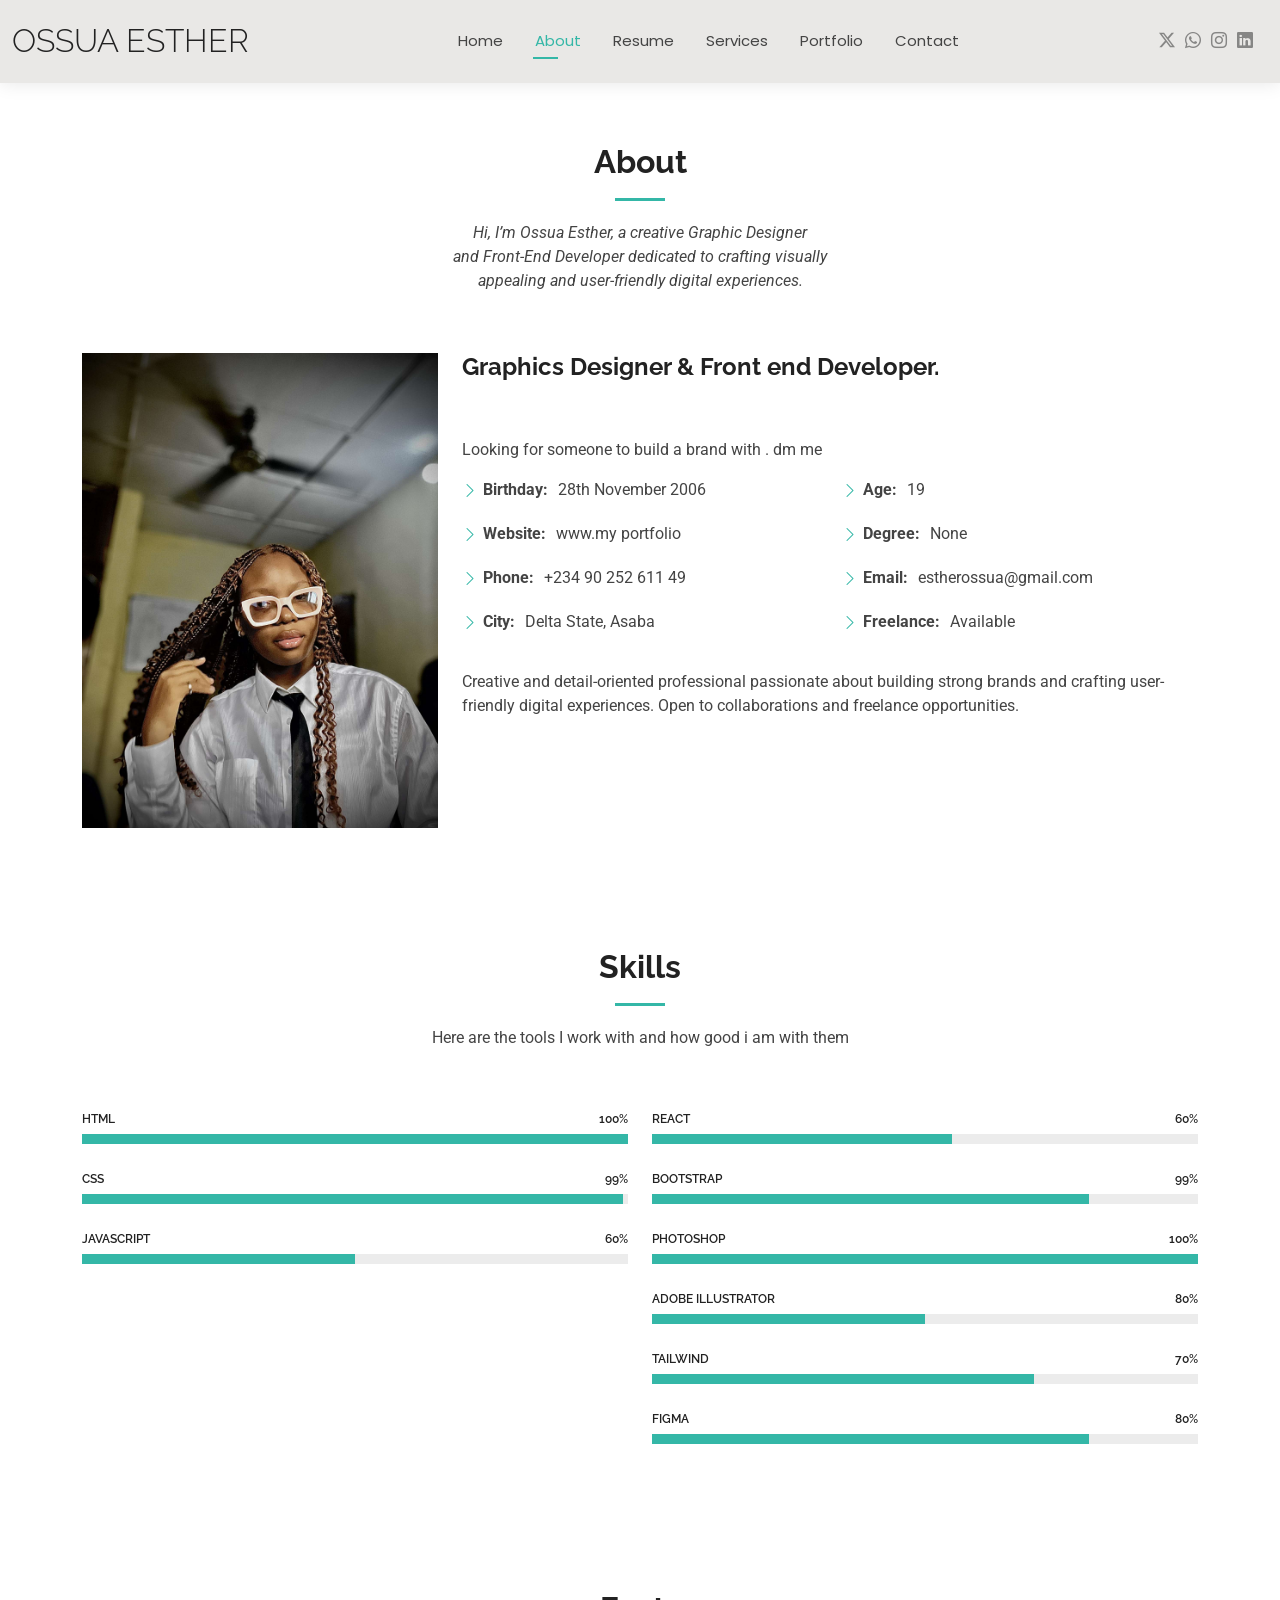
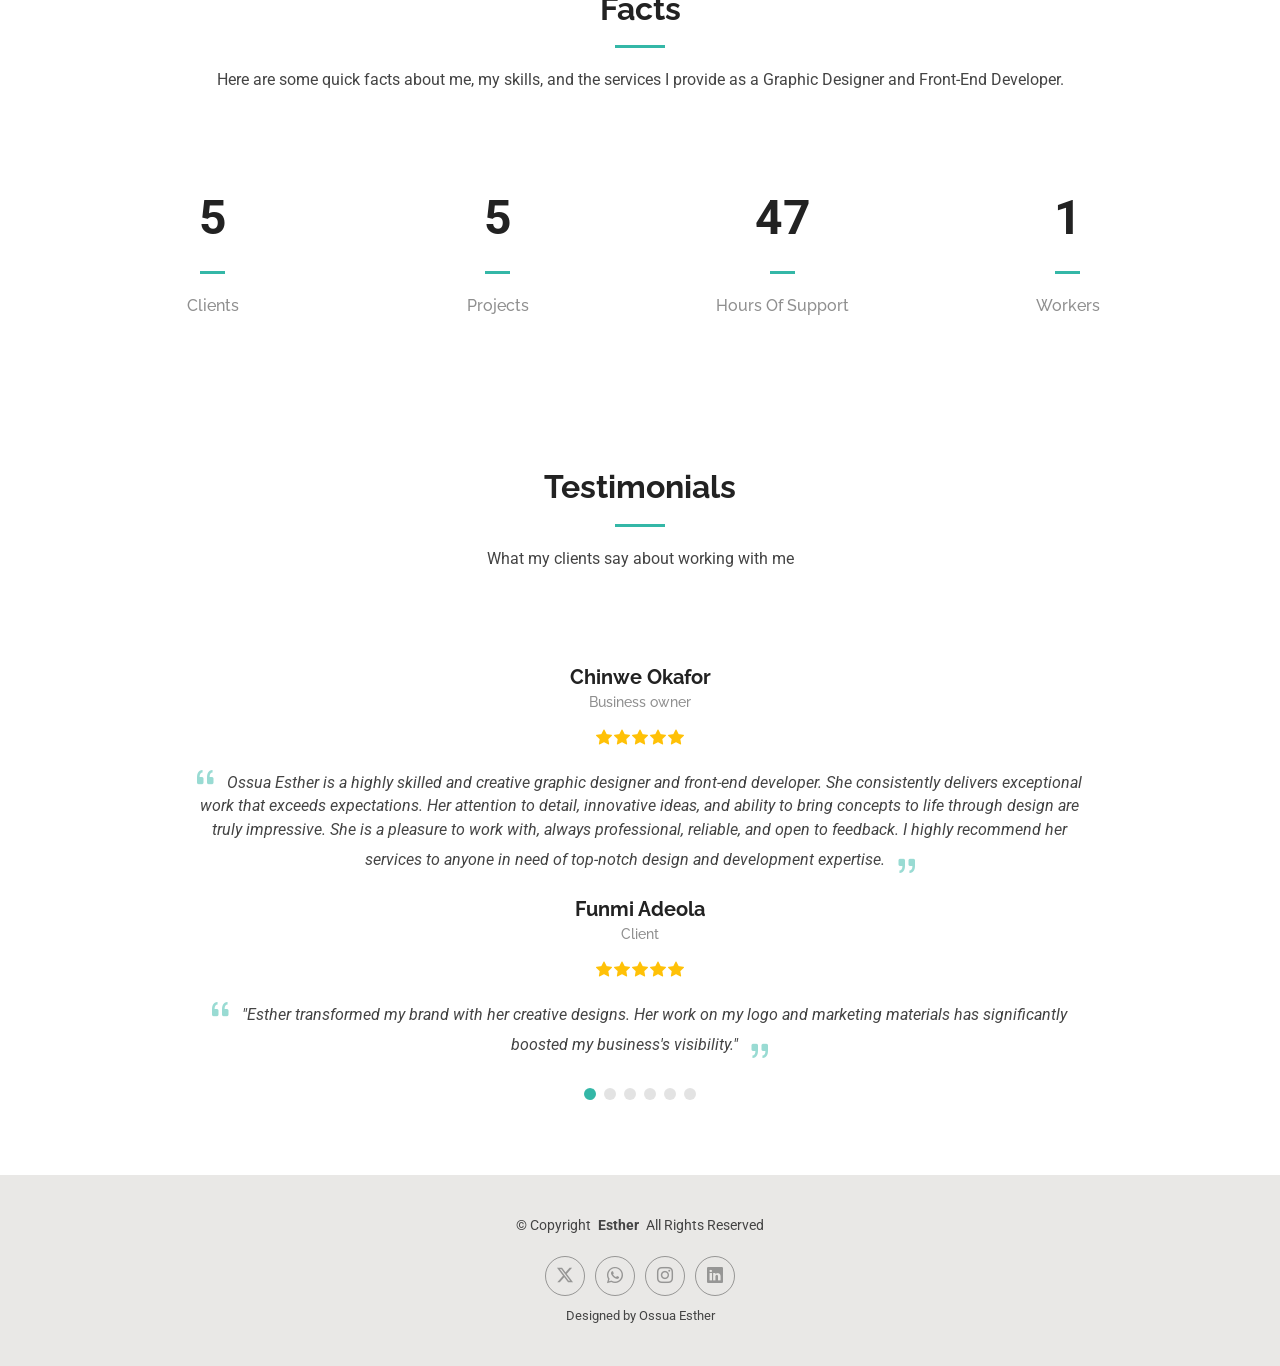
==== about.html @ 5c2291da "esthernwa" ====
<!DOCTYPE html>
<html lang="en">

<head>
  <meta charset="utf-8">
  <meta content="width=device-width, initial-scale=1.0" name="viewport">
  <title>About - Ossua Esther </title>
  <meta name="description" content="">
  <meta name="keywords" content="">

  <!-- Favicons -->
  <link href="assets/img/favicon.png" rel="icon">
  <link href="assets/img/apple-touch-icon.png" rel="apple-touch-icon">
  

  <!-- Fonts -->
  <link href="https://fonts.googleapis.com" rel="preconnect">
  <link href="https://fonts.gstatic.com" rel="preconnect" crossorigin>
  <link href="https://fonts.googleapis.com/css2?family=Roboto:ital,wght@0,100;0,300;0,400;0,500;0,700;0,900;1,100;1,300;1,400;1,500;1,700;1,900&family=Poppins:ital,wght@0,100;0,200;0,300;0,400;0,500;0,600;0,700;0,800;0,900;1,100;1,200;1,300;1,400;1,500;1,600;1,700;1,800;1,900&family=Raleway:ital,wght@0,100;0,200;0,300;0,400;0,500;0,600;0,700;0,800;0,900;1,100;1,200;1,300;1,400;1,500;1,600;1,700;1,800;1,900&display=swap" rel="stylesheet">

  <!-- Vendor CSS Files -->
  <link href="assets/vendor/bootstrap/css/bootstrap.min.css" rel="stylesheet">
  <link href="assets/vendor/bootstrap-icons/bootstrap-icons.css" rel="stylesheet">
  <link href="assets/vendor/aos/aos.css" rel="stylesheet">
  <link href="assets/vendor/swiper/swiper-bundle.min.css" rel="stylesheet">
  <link href="assets/vendor/glightbox/css/glightbox.min.css" rel="stylesheet">

  <!-- Main CSS File -->
  <link href="assets/css/main.css" rel="stylesheet">

  <!-- =======================================================
  * Template Name: Esther
  * Template URL: https://bootstrapmade.com/Esther-free-bootstrap-cv-resume-html-template/
  * Updated: Aug 07 2024 with Bootstrap v5.3.3
  * Author: BootstrapMade.com
  * License: https://bootstrapmade.com/license/
  ======================================================== -->
</head>

<body class="about-page">

  <header id="header" class="header d-flex align-items-center light-background sticky-top">
    <div class="container-fluid position-relative d-flex align-items-center justify-content-between">

      <a href="index.html" class="logo d-flex align-items-center me-auto me-xl-0">
        <!-- Uncomment the line below if you also wish to use an image logo -->
        <!-- <img src="assets/img/logo.png" alt=""> -->
        <h1 class="sitename">Ossua Esther</h1>
      </a>

      <nav id="navmenu" class="navmenu">
        <ul>
          <li><a href="index.html">Home</a></li>
          <li><a href="about.html" class="active">About</a></li>
          <li><a href="resume.html">Resume</a></li>
          <li><a href="services.html">Services</a></li>
          <li><a href="portfolio.html">Portfolio</a></li>
         
          <li><a href="contact.html">Contact</a></li>
        </ul>
        <i class="mobile-nav-toggle d-xl-none bi bi-list"></i>
      </nav>

      <div class="header-social-links">
        <a href="#" class="twitter"><i class="bi bi-twitter-x"></i></a>
        <a href="#" class="https://wa.me/2349025261149"><i class="bi bi-whatsapp"></i></a>
        <a href="#" class="instagram"><i class="bi bi-instagram"></i></a>
        <a href="#" class="linkedin"><i class="bi bi-linkedin"></i></a>
      </div>

    </div>
  </header>

  <main class="main">

    <!-- About Section -->
    <section id="about" class="about section">

      <!-- Section Title -->
      <div class="container section-title" data-aos="fade-up">
        <h2>About</h2>
        <p><em>Hi, I’m Ossua Esther, a creative Graphic Designer <br>and Front-End Developer dedicated to crafting visually <br> appealing  and user-friendly digital experiences.</em> </p>
      </div><!-- End Section Title -->

      <div class="container" data-aos="fade-up" data-aos-delay="100">

        <div class="row gy-4 justify-content-center">
          <div class="col-lg-4">
            <img src="assets/img/Snapchat-70795691.jpg" class="img-fluid" alt="">
          </div>
          <div class="col-lg-8 content">
            <h2>Graphics Designer &amp; Front end Developer.</h2>
            <p class="fst-italic py-3">
              <p>Looking for someone to build  a brand with . dm me </p>
            </p>
            <div class="row">
              <div class="col-lg-6">
                <ul>
                  <li><i class="bi bi-chevron-right"></i> <strong>Birthday:</strong> <span>28th November 2006</span></li>
                  <li><i class="bi bi-chevron-right"></i> <strong>Website:</strong> <span>www.my portfolio </span></li>
                  <li><i class="bi bi-chevron-right"></i> <strong>Phone:</strong> <span>+234 90 252 611 49</span></li>
                  <li><i class="bi bi-chevron-right"></i> <strong>City:</strong> <span>Delta State, Asaba</span></li>
                </ul>
              </div>
              <div class="col-lg-6">
                <ul>
                  <li><i class="bi bi-chevron-right"></i> <strong>Age:</strong> <span>19</span></li>
                  <li><i class="bi bi-chevron-right"></i> <strong>Degree:</strong> <span>None</span></li>
                  <li><i class="bi bi-chevron-right"></i> <strong>Email:</strong> <span>estherossua@gmail.com</span></li>
                  <li><i class="bi bi-chevron-right"></i> <strong>Freelance:</strong> <span>Available</span></li>
                </ul>
              </div>
            </div>
            <p class="py-3">
              Creative and detail-oriented professional passionate about building strong brands and crafting user-friendly digital experiences. Open to collaborations and freelance opportunities.
            </p>
          </div>
        </div>

      </div>

    </section><!-- /About Section -->

    <!-- Skills Section -->
    <section id="skills" class="skills section">

      <!-- Section Title -->
      <div class="container section-title" data-aos="fade-up">
        <h2>Skills</h2>
<p>Here are the tools I work with and how good i am with them</p>      </div><!-- End Section Title -->

      <div class="container" data-aos="fade-up" data-aos-delay="100">

        <div class="row skills-content skills-animation">

          <div class="col-lg-6">

            <div class="progress">
              <span class="skill"><span>HTML</span> <i class="val">100%</i></span>
              <div class="progress-bar-wrap">
                <div class="progress-bar" role="progressbar" aria-valuenow="100" aria-valuemin="0" aria-valuemax="100"></div>
              </div>
            </div><!-- End Skills Item -->

            <div class="progress">
              <span class="skill"><span>CSS</span> <i class="val">99%</i></span>
              <div class="progress-bar-wrap">
                <div class="progress-bar" role="progressbar" aria-valuenow="99" aria-valuemin="0" aria-valuemax="100"></div>
              </div>
            </div><!-- End Skills Item -->

            <div class="progress">
              <span class="skill"><span>JavaScript</span> <i class="val">60%</i></span>
              <div class="progress-bar-wrap">
                <div class="progress-bar" role="progressbar" aria-valuenow="50" aria-valuemin="0" aria-valuemax="100"></div>
              </div>
            </div><!-- End Skills Item -->

          </div>

          <div class="col-lg-6">

            <div class="progress">
              <span class="skill"><span>React</span> <i class="val">60%</i></span>
              <div class="progress-bar-wrap">
                <div class="progress-bar" role="progressbar" aria-valuenow="55" aria-valuemin="0" aria-valuemax="100"></div>
              </div>
            </div><!-- End Skills Item -->

            <div class="progress">
              <span class="skill"><span>Bootstrap</span> <i class="val">99%</i></span>
              <div class="progress-bar-wrap">
                <div class="progress-bar" role="progressbar" aria-valuenow="80" aria-valuemin="0" aria-valuemax="100"></div>
              </div>
            </div><!-- End Skills Item -->

            <div class="progress">
              <span class="skill"><span>Photoshop</span> <i class="val">100%</i></span>
              <div class="progress-bar-wrap">
                <div class="progress-bar" role="progressbar" aria-valuenow="100" aria-valuemin="0" aria-valuemax="100"></div>
              </div>
            </div>

             <div class="progress">
              <span class="skill"><span>Adobe illustrator</span> <i class="val">80%</i></span>
              <div class="progress-bar-wrap">
                <div class="progress-bar" role="progressbar" aria-valuenow="50" aria-valuemin="0" aria-valuemax="100"></div>
              </div>
            </div>

            <div class="progress">
              <span class="skill"><span>Tailwind</span> <i class="val">70%</i></span>
              <div class="progress-bar-wrap">
                <div class="progress-bar" role="progressbar" aria-valuenow="70" aria-valuemin="0" aria-valuemax="100"></div>
              </div>
            </div>

              <div class="progress">
                <span class="skill"><span>Figma</span> <i class="val">80%</i></span>
                <div class="progress-bar-wrap">
                  <div class="progress-bar" role="progressbar" aria-valuenow="80" aria-valuemin="0" aria-valuemax="100"></div>
                </div>
              </div>


            <!-- End Skills Item -->

          </div>

        </div>

      </div>

    </section><!-- /Skills Section -->

    <!-- Stats Section -->
    <section id="stats" class="stats section">

      <!-- Section Title -->
      <div class="container section-title" data-aos="fade-up">
        <h2>Facts</h2>
<p>Here are some quick facts about me, my skills, and the services I provide as a Graphic Designer and Front-End Developer.</p>

      </div><!-- End Section Title -->

      <div class="container" data-aos="fade-up" data-aos-delay="100">

        <div class="row gy-4">

          <div class="col-lg-3 col-md-6">
            <div class="stats-item text-center w-100 h-100">
              <span data-purecounter-start="0" data-purecounter-end="10" data-purecounter-duration="1" class="purecounter"></span>
              <p>Clients</p>
            </div>
          </div><!-- End Stats Item -->

          <div class="col-lg-3 col-md-6">
            <div class="stats-item text-center w-100 h-100">
              <span data-purecounter-start="0" data-purecounter-end="10" data-purecounter-duration="1" class="purecounter"></span>
              <p>Projects</p>
            </div>
          </div><!-- End Stats Item -->

          <div class="col-lg-3 col-md-6">
            <div class="stats-item text-center w-100 h-100">
              <span data-purecounter-start="0" data-purecounter-end="95" data-purecounter-duration="1" class="purecounter"></span>
              <p>Hours Of Support</p>
            </div>
          </div><!-- End Stats Item -->

          <div class="col-lg-3 col-md-6">
            <div class="stats-item text-center w-100 h-100">
              <span data-purecounter-start="0" data-purecounter-end="3" data-purecounter-duration="1" class="purecounter"></span>
              <p>Workers</p>
            </div>
          </div><!-- End Stats Item -->

        </div>

      </div>

    </section><!-- /Stats Section -->

    <!-- Testimonials Section -->
    <section id="testimonials" class="testimonials section">

      <!-- Section Title -->
      <div class="container section-title" data-aos="fade-up">
        <h2>Testimonials</h2>
        <p>What my clients say about working with me </p>
      </div><!-- End Section Title -->

      <div class="container" data-aos="fade-up" data-aos-delay="100">

        <div class="swiper init-swiper">
          <script type="application/json" class="swiper-config">
            {
              "loop": true,
              "speed": 600,
              "autoplay": {
                "delay": 5000
              },
              "slidesPerView": "auto",
              "pagination": {
                "el": ".swiper-pagination",
                "type": "bullets",
                "clickable": true
              }
            }
          </script>
          <div class="swiper-wrapper">

            <div class="swiper-slide">
              <div class="testimonial-item">
                <img src="" class="testimonial-img" alt="">
                <h3>Chinwe Okafor </h3>
                <h4>Business owner </h4>
                <div class="stars">
                  <i class="bi bi-star-fill"></i><i class="bi bi-star-fill"></i><i class="bi bi-star-fill"></i><i class="bi bi-star-fill"></i><i class="bi bi-star-fill"></i>
                </div>
                <p>
                  <i class="bi bi-quote quote-icon-left"></i>
                  <span>Ossua Esther is a highly skilled and creative graphic designer and front-end developer. She consistently delivers exceptional work that exceeds expectations. Her attention to detail, innovative ideas, and ability to bring concepts to life through design are truly impressive. She is a pleasure to work with, always professional, reliable, and open to feedback. I highly recommend her services to anyone in need of top-notch design and development expertise.</span>
                  <i class="bi bi-quote quote-icon-right"></i>
                </p>
              </div>
            </div><!-- End testimonial item -->

            <div class="swiper-slide">
              <div class="testimonial-item">
                <img src="" class="testimonial-img" alt="">
                <h3>Emeka Johnson</h3>
                <h4>Tech Start up founder</h4>
                <div class="stars">
                  <i class="bi bi-star-fill"></i><i class="bi bi-star-fill"></i><i class="bi bi-star-fill"></i><i class="bi bi-star-fill"></i><i class="bi bi-star-fill"></i>
                </div>
                <p>
                  <i class="bi bi-quote quote-icon-left"></i>
                  <span>Working with Esther on our website was a smooth experience. Her front-end skills gave our startup a clean, professional online presence."</span>
                  <i class="bi bi-quote quote-icon-right"></i>
                </p>
              </div>
            </div><!-- End testimonial item -->

            <div class="swiper-slide">
              <div class="testimonial-item">
                <img src="" class="testimonial-img" alt="">
                <h3>Tunde Adeyemi </h3>
                <h4>Digital marketer</h4>
                <div class="stars">
                  <i class="bi bi-star-fill"></i><i class="bi bi-star-fill"></i><i class="bi bi-star-fill"></i><i class="bi bi-star-fill"></i><i class="bi bi-star-fill"></i>
                </div>
                <p>
                  <i class="bi bi-quote quote-icon-left"></i>
                  <span>"Esther is detail-oriented and always goes the extra mile. Her designs not only look good but also connect well with our audience."</span>
                  <i class="bi bi-quote quote-icon-right"></i>
                </p>
              </div>
            </div><!-- End testimonial item -->

            <div class="swiper-slide">
              <div class="testimonial-item">
                <img src="" class="testimonial-img" alt="">
                <h3>David Okoro</h3>
                <h4>Freelancer</h4>
                <div class="stars">
                  <i class="bi bi-star-fill"></i><i class="bi bi-star-fill"></i><i class="bi bi-star-fill"></i><i class="bi bi-star-fill"></i><i class="bi bi-star-fill"></i>
                </div>
                <p>
                  <i class="bi bi-quote quote-icon-left"></i>
                  <span>I needed a portfolio site quickly, and Esther delivered within days. The result was sleek and mobile-friendly."</span>
                  <i class="bi bi-quote quote-icon-right"></i>
                </p>
              </div>
            </div><!-- End testimonial item -->

            <div class="swiper-slide">
              <div class="testimonial-item">
                <img src="" class="testimonial-img" alt="">
                <h3>Ngozi Chukwuka</h3>
                <h4>Entrepreneur</h4>
                <div class="stars">
                  <i class="bi bi-star-fill"></i><i class="bi bi-star-fill"></i><i class="bi bi-star-fill"></i><i class="bi bi-star-fill"></i><i class="bi bi-star-fill"></i>
                </div>
                <p>
                  <i class="bi bi-quote quote-icon-left"></i>
                  <span>Esther’s designs gave my restaurant a strong identity. Customers always compliment the menus and flyers she created."</span>
                  <i class="bi bi-quote quote-icon-right"></i>
                </p>
              </div>
            </div><!-- End testimonial item -->


            
            <div class="swiper-slide">
              <div class="testimonial-item">
                <img src="" class="testimonial-img" alt="">
                <h3>Grace Eze</h3>
                <h4>Bloggerr</h4>
                <div class="stars">
                  <i class="bi bi-star-fill"></i><i class="bi bi-star-fill"></i><i class="bi bi-star-fill"></i><i class="bi bi-star-fill"></i><i class="bi bi-star-fill"></i>
                </div>
                <p>
                  <i class="bi bi-quote quote-icon-left"></i>
                  <span>"My blog looks modern and professional thanks to her. I highly recommend Esther for web design projects."</span>
                  <i class="bi bi-quote quote-icon-right"></i>
                </p>
              </div>
            </div><!-- End testimonial item -->

          
        </div> 
            
            <div class="swiper-slide">
              <div class="testimonial-item">
                <h3>Funmi Adeola</h3>
                <h4>Client</h4>
                <div class="stars">
                  <i class="bi bi-star-fill"></i><i class="bi bi-star-fill"></i><i class="bi bi-star-fill"></i><i class="bi bi-star-fill"></i><i class="bi bi-star-fill"></i>
                </div>
                <p>
                  <i class="bi bi-quote quote-icon-left"></i>
                  <span>"Esther transformed my brand with her creative designs. Her work on my logo and marketing materials has significantly boosted my business's visibility."</span>
                  <i class="bi bi-quote quote-icon-right"></i>
                </p>
              </div>
            </div><!-- End testimonial item -->

          </div>
          <div class="swiper-pagination"></div>
        </div> 

      </div>

    </section><!-- /Testimonials Section -->

  </main>

  <footer id="footer" class="footer light-background">

    <div class="container">
      <div class="copyright text-center ">
        <p>© <span>Copyright</span> <strong class="px-1 sitename"> Esther</strong> <span>All Rights Reserved<br></span></p>
      </div>
      <div class="social-links d-flex justify-content-center">
        <a href=""><i class="bi bi-twitter-x"></i></a>
        <a href=""><i class="bi bi-whatsapp"></i></a>
        <a href=""><i class="bi bi-instagram"></i></a>
        <a href=""><i class="bi bi-linkedin"></i></a>
      </div>
      <div class="credits">
        <!-- All the links in the footer should remain intact. -->
        <!-- You can delete the links only if you've purchased the pro version. -->
        <!-- Licensing information: https://bootstrapmade.com/license/ -->
        <!-- Purchase the pro version with working PHP/AJAX contact form: [buy-url] -->
        Designed by Ossua Esther
      </div>
    </div>

  </footer>

  <!-- Scroll Top -->
  <a href="#" id="scroll-top" class="scroll-top d-flex align-items-center justify-content-center"><i class="bi bi-arrow-up-short"></i></a>

  <!-- Preloader -->
  <div id="preloader"></div>

  <!-- Vendor JS Files -->
  <script src="assets/vendor/bootstrap/js/bootstrap.bundle.min.js"></script>
  <script src="assets/vendor/php-email-form/validate.js"></script>
  <script src="assets/vendor/aos/aos.js"></script>
  <script src="assets/vendor/waypoints/noframework.waypoints.js"></script>
  <script src="assets/vendor/purecounter/purecounter_vanilla.js"></script>
  <script src="assets/vendor/swiper/swiper-bundle.min.js"></script>
  <script src="assets/vendor/glightbox/js/glightbox.min.js"></script>
  <script src="assets/vendor/imagesloaded/imagesloaded.pkgd.min.js"></script>
  <script src="assets/vendor/isotope-layout/isotope.pkgd.min.js"></script>

  <!-- Main JS File -->
  <script src="assets/js/main.js"></script>

</body>

</html>
---- assets/css/main.css ----
/**
* Template Name: Esther
* Template URL: https://bootstrapmade.com/Esther-free-bootstrap-cv-resume-html-template/
* Updated: Aug 07 2024 with Bootstrap v5.3.3
* Author: BootstrapMade.com
* License: https://bootstrapmade.com/license/
*/

/*--------------------------------------------------------------
# Font & Color Variables
# Help: https://bootstrapmade.com/color-system/
--------------------------------------------------------------*/
/* Fonts */
:root {
  --default-font: "Roboto",  system-ui, -apple-system, "Segoe UI", Roboto, "Helvetica Neue", Arial, "Noto Sans", "Liberation Sans", sans-serif, "Apple Color Emoji", "Segoe UI Emoji", "Segoe UI Symbol", "Noto Color Emoji";
  --heading-font: "Raleway",  sans-serif;
  --nav-font: "Poppins",  sans-serif;
}

/* Global Colors - The following color variables are used throughout the website. Updating them here will change the color scheme of the entire website */
:root { 
  --background-color: #ffffff; /* Background color for the entire website, including individual sections */
  --default-color: #444444; /* Default color used for the majority of the text content across the entire website */
  --heading-color: #222222; /* Color for headings, subheadings and title throughout the website */
  --accent-color: #34b7a7; /* Accent color that represents your brand on the website. It's used for buttons, links, and other elements that need to stand out */
  --surface-color: #ffffff; /* The surface color is used as a background of boxed elements within sections, such as cards, icon boxes, or other elements that require a visual separation from the global background. */
  --contrast-color: #ffffff; /* Contrast color for text, ensuring readability against backgrounds of accent, heading, or default colors. */
}

/* Nav Menu Colors - The following color variables are used specifically for the navigation menu. They are separate from the global colors to allow for more customization options */
:root {
  --nav-color: #444444;  /* The default color of the main navmenu links */
  --nav-hover-color: #34b7a7; /* Applied to main navmenu links when they are hovered over or active */
  --nav-mobile-background-color: #ffffff; /* Used as the background color for mobile navigation menu */
  --nav-dropdown-background-color: #ffffff; /* Used as the background color for dropdown items that appear when hovering over primary navigation items */
  --nav-dropdown-color: #444444; /* Used for navigation links of the dropdown items in the navigation menu. */
  --nav-dropdown-hover-color: #34b7a7; /* Similar to --nav-hover-color, this color is applied to dropdown navigation links when they are hovered over. */
}

/* Color Presets - These classes override global colors when applied to any section or element, providing reuse of the sam color scheme. */

.light-background {
  --background-color: #e9e8e6;
  --surface-color: #ffffff;
}

.dark-background {
  --background-color: #060606;
  --default-color: #ffffff;
  --heading-color: #ffffff;
  --surface-color: #252525;
  --contrast-color: #ffffff;
}

/* Smooth scroll */
:root {
  scroll-behavior: smooth;
}

/*--------------------------------------------------------------
# General Styling & Shared Classes
--------------------------------------------------------------*/
body {
  color: var(--default-color);
  background-color: var(--background-color);
  font-family: var(--default-font);
}

a {
  color: var(--accent-color);
  text-decoration: none;
  transition: 0.3s;
}

a:hover {
  color: color-mix(in srgb, var(--accent-color), transparent 25%);
  text-decoration: none;
}

h1,
h2,
h3,
h4,
h5,
h6 {
  color: var(--heading-color);
  font-family: var(--heading-font);
}

/* PHP Email Form Messages
------------------------------*/
.php-email-form .error-message {
  display: none;
  background: #df1529;
  color: #ffffff;
  text-align: left;
  padding: 15px;
  margin-bottom: 24px;
  font-weight: 600;
}

.php-email-form .sent-message {
  display: none;
  color: #ffffff;
  background: #059652;
  text-align: center;
  padding: 15px;
  margin-bottom: 24px;
  font-weight: 600;
}

.php-email-form .loading {
  display: none;
  background: var(--surface-color);
  text-align: center;
  padding: 15px;
  margin-bottom: 24px;
}

.php-email-form .loading:before {
  content: "";
  display: inline-block;
  border-radius: 50%;
  width: 24px;
  height: 24px;
  margin: 0 10px -6px 0;
  border: 3px solid var(--accent-color);
  border-top-color: var(--surface-color);
  animation: php-email-form-loading 1s linear infinite;
}

@keyframes php-email-form-loading {
  0% {
    transform: rotate(0deg);
  }

  100% {
    transform: rotate(360deg);
  }
}

/*--------------------------------------------------------------
# Global Header
--------------------------------------------------------------*/
.header {
  color: var(--default-color);
  background-color: var(--background-color);
  padding: 15px 0;
  transition: all 0.5s;
  z-index: 997;
  box-shadow: 0px 0 18px rgba(0, 0, 0, 0.1);
}

.header .logo {
  line-height: 1;
}

.header .logo img {
  max-height: 36px;
  margin-right: 8px;
}

.header .logo h1 {
  font-size: 32px;
  margin: 0;
  font-weight: 300;
  text-transform: uppercase;
  color: var(--heading-color);
}

.header .header-social-links {
  padding-right: 15px;
}

.header .header-social-links a {
  color: color-mix(in srgb, var(--default-color), transparent 40%);
  padding-left: 6px;
  display: inline-block;
  transition: 0.3s;
  font-size: 16px;
}

.header .header-social-links a:hover {
  color: var(--accent-color);
}

.header .header-social-links a i {
  line-height: 0px;
}

@media (max-width: 1200px) {
  .header .logo {
    order: 1;
  }

  .header .header-social-links {
    order: 2;
  }

  .header .navmenu {
    order: 3;
  }
}

/*--------------------------------------------------------------
# Navigation Menu
--------------------------------------------------------------*/
/* Desktop Navigation */
@media (min-width: 1200px) {
  .navmenu {
    padding: 0;
  }

  .navmenu ul {
    margin: 0;
    padding: 0;
    display: flex;
    list-style: none;
    align-items: center;
  }

  .navmenu li {
    position: relative;
  }

  .navmenu>ul>li {
    white-space: nowrap;
    padding: 15px 14px;
  }

  .navmenu>ul>li:last-child {
    padding-right: 0;
  }

  .navmenu a,
  .navmenu a:focus {
    color: var(--nav-color);
    font-size: 15px;
    padding: 0 2px;
    font-family: var(--nav-font);
    font-weight: 400;
    display: flex;
    align-items: center;
    justify-content: space-between;
    white-space: nowrap;
    transition: 0.3s;
    position: relative;
  }

  .navmenu a i,
  .navmenu a:focus i {
    font-size: 12px;
    line-height: 0;
    margin-left: 5px;
    transition: 0.3s;
  }

  .navmenu>ul>li>a:before {
    content: "";
    position: absolute;
    height: 2px;
    bottom: -6px;
    left: 0;
    background-color: var(--nav-hover-color);
    visibility: hidden;
    width: 0px;
    transition: all 0.3s ease-in-out 0s;
  }

  .navmenu a:hover:before,
  .navmenu li:hover>a:before,
  .navmenu .active:before {
    visibility: visible;
    width: 25px;
  }

  .navmenu li:hover>a,
  .navmenu .active,
  .navmenu .active:focus {
    color: var(--nav-hover-color);
  }

  .navmenu .dropdown ul {
    margin: 0;
    padding: 10px 0;
    background: var(--nav-dropdown-background-color);
    display: block;
    position: absolute;
    visibility: hidden;
    left: 14px;
    top: 130%;
    opacity: 0;
    transition: 0.3s;
    border-radius: 4px;
    z-index: 99;
    box-shadow: 0px 0px 30px rgba(0, 0, 0, 0.1);
  }

  .navmenu .dropdown ul li {
    min-width: 200px;
  }

  .navmenu .dropdown ul a {
    padding: 10px 20px;
    font-size: 15px;
    text-transform: none;
    color: var(--nav-dropdown-color);
  }

  .navmenu .dropdown ul a i {
    font-size: 12px;
  }

  .navmenu .dropdown ul a:hover,
  .navmenu .dropdown ul .active:hover,
  .navmenu .dropdown ul li:hover>a {
    color: var(--nav-dropdown-hover-color);
  }

  .navmenu .dropdown:hover>ul {
    opacity: 1;
    top: 100%;
    visibility: visible;
  }

  .navmenu .dropdown .dropdown ul {
    top: 0;
    left: -90%;
    visibility: hidden;
  }

  .navmenu .dropdown .dropdown:hover>ul {
    opacity: 1;
    top: 0;
    left: -100%;
    visibility: visible;
  }
}

/* Mobile Navigation */
@media (max-width: 1199px) {
  .mobile-nav-toggle {
    color: var(--nav-color);
    font-size: 28px;
    line-height: 0;
    margin-right: 10px;
    cursor: pointer;
    transition: color 0.3s;
  }

  .navmenu {
    padding: 0;
    z-index: 9997;
  }

  .navmenu ul {
    display: none;
    list-style: none;
    position: absolute;
    inset: 60px 20px 20px 20px;
    padding: 10px 0;
    margin: 0;
    border-radius: 6px;
    background-color: var(--nav-mobile-background-color);
    border: 1px solid color-mix(in srgb, var(--default-color), transparent 90%);
    box-shadow: none;
    overflow-y: auto;
    transition: 0.3s;
    z-index: 9998;
  }

  .navmenu a,
  .navmenu a:focus {
    color: var(--nav-dropdown-color);
    padding: 10px 20px;
    font-family: var(--nav-font);
    font-size: 17px;
    font-weight: 500;
    display: flex;
    align-items: center;
    justify-content: space-between;
    white-space: nowrap;
    transition: 0.3s;
  }

  .navmenu a i,
  .navmenu a:focus i {
    font-size: 12px;
    line-height: 0;
    margin-left: 5px;
    width: 30px;
    height: 30px;
    display: flex;
    align-items: center;
    justify-content: center;
    border-radius: 50%;
    transition: 0.3s;
    background-color: color-mix(in srgb, var(--accent-color), transparent 90%);
  }

  .navmenu a i:hover,
  .navmenu a:focus i:hover {
    background-color: var(--accent-color);
    color: var(--contrast-color);
  }

  .navmenu a:hover,
  .navmenu .active,
  .navmenu .active:focus {
    color: var(--nav-dropdown-hover-color);
  }

  .navmenu .active i,
  .navmenu .active:focus i {
    background-color: var(--accent-color);
    color: var(--contrast-color);
    transform: rotate(180deg);
  }

  .navmenu .dropdown ul {
    position: static;
    display: none;
    z-index: 99;
    padding: 10px 0;
    margin: 10px 20px;
    background-color: var(--nav-dropdown-background-color);
    transition: all 0.5s ease-in-out;
  }

  .navmenu .dropdown ul ul {
    background-color: rgba(33, 37, 41, 0.1);
  }

  .navmenu .dropdown>.dropdown-active {
    display: block;
    background-color: rgba(33, 37, 41, 0.03);
  }

  .mobile-nav-active {
    overflow: hidden;
  }

  .mobile-nav-active .mobile-nav-toggle {
    color: #fff;
    position: absolute;
    font-size: 32px;
    top: 15px;
    right: 15px;
    margin-right: 0;
    z-index: 9999;
  }

  .mobile-nav-active .navmenu {
    position: fixed;
    overflow: hidden;
    inset: 0;
    background: rgba(33, 37, 41, 0.8);
    transition: 0.3s;
  }

  .mobile-nav-active .navmenu>ul {
    display: block;
  }
}

/*--------------------------------------------------------------
# Global Footer
--------------------------------------------------------------*/
.footer {
  color: var(--default-color);
  background-color: var(--background-color);
  font-size: 14px;
  padding: 40px 0;
  position: relative;
}

.footer .copyright p {
  margin-bottom: 0;
}

.footer .social-links {
  margin-top: 20px;
}

.footer .social-links a {
  display: flex;
  align-items: center;
  justify-content: center;
  width: 40px;
  height: 40px;
  border-radius: 50%;
  border: 1px solid color-mix(in srgb, var(--default-color), transparent 50%);
  font-size: 16px;
  color: color-mix(in srgb, var(--default-color), transparent 50%);
  margin: 0 5px;
  transition: 0.3s;
}

.footer .social-links a:hover {
  color: var(--accent-color);
  border-color: var(--accent-color);
}

.footer .credits {
  margin-top: 10px;
  font-size: 13px;
  text-align: center;
}

/*--------------------------------------------------------------
# Preloader
--------------------------------------------------------------*/
#preloader {
  position: fixed;
  inset: 0;
  z-index: 9999;
  overflow: hidden;
  background-color: var(--background-color);
  transition: all 0.6s ease-out;
  width: 100%;
  height: 100vh;
}

#preloader:before,
#preloader:after {
  content: "";
  position: absolute;
  border: 4px solid var(--accent-color);
  border-radius: 50%;
  animation: animate-preloader 2s cubic-bezier(0, 0.2, 0.8, 1) infinite;
}

#preloader:after {
  animation-delay: -0.5s;
}

@keyframes animate-preloader {
  0% {
    width: 10px;
    height: 10px;
    top: calc(50% - 5px);
    left: calc(50% - 5px);
    opacity: 1;
  }

  100% {
    width: 72px;
    height: 72px;
    top: calc(50% - 36px);
    left: calc(50% - 36px);
    opacity: 0;
  }
}

/*--------------------------------------------------------------
# Scroll Top Button
--------------------------------------------------------------*/
.scroll-top {
  position: fixed;
  visibility: hidden;
  opacity: 0;
  right: 15px;
  bottom: -15px;
  z-index: 99999;
  background-color: var(--accent-color);
  width: 44px;
  height: 44px;
  border-radius: 50px;
  transition: all 0.4s;
}

.scroll-top i {
  font-size: 24px;
  color: var(--contrast-color);
  line-height: 0;
}

.scroll-top:hover {
  background-color: color-mix(in srgb, var(--accent-color), transparent 20%);
  color: var(--contrast-color);
}

.scroll-top.active {
  visibility: visible;
  opacity: 1;
  bottom: 15px;
}

/*--------------------------------------------------------------
# Disable aos animation delay on mobile devices
--------------------------------------------------------------*/
@media screen and (max-width: 768px) {
  [data-aos-delay] {
    transition-delay: 0 !important;
  }
}

/*--------------------------------------------------------------
# Global Page Titles & Breadcrumbs
--------------------------------------------------------------*/
.page-title {
  color: var(--default-color);
  background-color: var(--background-color);
  padding: 25px 0;
  position: relative;
  border-bottom: 1px solid color-mix(in srgb, var(--default-color), transparent 85%);
}

.page-title h1 {
  font-size: 24px;
  font-weight: 400;
}

.page-title .breadcrumbs ol {
  display: flex;
  flex-wrap: wrap;
  list-style: none;
  padding: 0;
  margin: 0;
  font-size: 14px;
  font-weight: 400;
}

.page-title .breadcrumbs ol li+li {
  padding-left: 10px;
}

.page-title .breadcrumbs ol li+li::before {
  content: "/";
  display: inline-block;
  padding-right: 10px;
  color: color-mix(in srgb, var(--default-color), transparent 70%);
}

/*--------------------------------------------------------------
# Global Sections
--------------------------------------------------------------*/
section,
.section {
  color: var(--default-color);
  background-color: var(--background-color);
  padding: 60px 0;
  scroll-margin-top: 100px;
  overflow: clip;
}

@media (max-width: 1199px) {

  section,
  .section {
    scroll-margin-top: 66px;
  }
}

/*--------------------------------------------------------------
# Global Section Titles
--------------------------------------------------------------*/
.section-title {
  text-align: center;
  padding-bottom: 60px;
  position: relative;
}

.section-title h2 {
  font-size: 32px;
  font-weight: 700;
  margin-bottom: 20px;
  padding-bottom: 20px;
  position: relative;
}

.section-title h2:after {
  content: "";
  position: absolute;
  display: block;
  width: 50px;
  height: 3px;
  background: var(--accent-color);
  left: 0;
  right: 0;
  bottom: 0;
  margin: auto;
}

.section-title p {
  margin-bottom: 0;
}

/*--------------------------------------------------------------
# Hero Section
--------------------------------------------------------------*/
.hero {
  width: 100%;
  min-height: calc(100vh - 82px);
  position: relative;
  padding: 80px 0;
  display: flex;
  align-items: center;
  justify-content: center;
}

@media (max-width: 1200px) {
  .hero {
    min-height: calc(100vh - 68px);
  }
}

.hero img {
  position: absolute;
  inset: 0;
  display: block;
  width: 100%;
  height: 100%;
  object-fit: cover;
  z-index: 1;
}

.hero .container {
  position: relative;
  z-index: 3;
}

.hero h2 {
  margin: 0;
  font-size: 48px;
  font-weight: 700;
}

.hero p {
  margin: 10px 0 0 0;
  font-size: 24px;
  color: var(--heading-color);
}

.hero .btn-get-started {
  color: var(--contrast-color);
  background: var(--accent-color);
  font-family: var(--heading-font);
  text-transform: uppercase;
  font-weight: 600;
  font-size: 12px;
  letter-spacing: 1px;
  display: inline-block;
  padding: 12px 40px;
  border-radius: 50px;
  transition: 0.5s;
  margin-top: 30px;
}

.hero .btn-get-started:hover {
  background: color-mix(in srgb, var(--accent-color) 90%, white 20%);
}

@media (max-width: 768px) {
  .hero h2 {
    font-size: 32px;
  }

  .hero p {
    font-size: 18px;
  }
}

/*--------------------------------------------------------------
# About Section
--------------------------------------------------------------*/
.about .content h2 {
  font-weight: 700;
  font-size: 24px;
}

.about .content ul {
  list-style: none;
  padding: 0;
}

.about .content ul li {
  margin-bottom: 20px;
  display: flex;
  align-items: center;
}

.about .content ul strong {
  margin-right: 10px;
}

.about .content ul i {
  font-size: 16px;
  margin-right: 5px;
  color: var(--accent-color);
  line-height: 0;
}

/*--------------------------------------------------------------
# Skills Section
--------------------------------------------------------------*/
.skills .progress {
  height: 60px;
  display: block;
  background: none;
  border-radius: 0;
}

.skills .progress .skill {
  color: var(--heading-color);
  padding: 0;
  margin: 0 0 6px 0;
  text-transform: uppercase;
  display: block;
  font-weight: 600;
  font-family: var(--heading-font);
}

.skills .progress .skill .val {
  float: right;
  font-style: normal;
}

.skills .progress-bar-wrap {
  background: color-mix(in srgb, var(--default-color), transparent 90%);
  height: 10px;
}

.skills .progress-bar {
  width: 1px;
  height: 10px;
  transition: 0.9s;
  background-color: var(--accent-color);
}

/*--------------------------------------------------------------
# Stats Section
--------------------------------------------------------------*/
.stats .stats-item {
  padding: 30px;
  width: 100%;
}

.stats .stats-item span {
  color: var(--heading-color);
  font-size: 48px;
  display: block;
  font-weight: 700;
  margin-bottom: 20px;
  padding-bottom: 20px;
  position: relative;
}

.stats .stats-item span:after {
  content: "";
  position: absolute;
  display: block;
  width: 25px;
  height: 3px;
  background: var(--accent-color);
  left: 0;
  right: 0;
  bottom: 0;
  margin: auto;
}

.stats .stats-item p {
  color: color-mix(in srgb, var(--default-color), transparent 40%);
  padding: 0;
  margin: 0;
  font-family: var(--heading-font);
  font-weight: 500;
}

/*--------------------------------------------------------------
# Testimonials Section
--------------------------------------------------------------*/
.testimonials .section-header {
  margin-bottom: 40px;
}

.testimonials .testimonials-carousel,
.testimonials .testimonials-slider {
  overflow: hidden;
}

.testimonials .testimonial-item {
  text-align: center;
}

.testimonials .testimonial-item .testimonial-img {
  width: 120px;
  border-radius: 50%;
  border: 4px solid var(--background-color);
  margin: 0 auto;
}

.testimonials .testimonial-item h3 {
  font-size: 20px;
  font-weight: bold;
  margin: 10px 0 5px 0;
}

.testimonials .testimonial-item h4 {
  font-size: 14px;
  color: color-mix(in srgb, var(--default-color), transparent 40%);
  margin: 0 0 15px 0;
}

.testimonials .testimonial-item .stars {
  margin-bottom: 15px;
}

.testimonials .testimonial-item .stars i {
  color: #ffc107;
  margin: 0 1px;
}

.testimonials .testimonial-item .quote-icon-left,
.testimonials .testimonial-item .quote-icon-right {
  color: color-mix(in srgb, var(--accent-color), transparent 50%);
  font-size: 26px;
  line-height: 0;
}

.testimonials .testimonial-item .quote-icon-left {
  display: inline-block;
  left: -5px;
  position: relative;
}

.testimonials .testimonial-item .quote-icon-right {
  display: inline-block;
  right: -5px;
  position: relative;
  top: 10px;
  transform: scale(-1, -1);
}

.testimonials .testimonial-item p {
  font-style: italic;
  margin: 0 auto 15px auto;
}

.testimonials .swiper-wrapper {
  height: auto;
}

.testimonials .swiper-pagination {
  margin-top: 20px;
  position: relative;
}

.testimonials .swiper-pagination .swiper-pagination-bullet {
  width: 12px;
  height: 12px;
  opacity: 1;
  background-color: color-mix(in srgb, var(--default-color), transparent 85%);
}

.testimonials .swiper-pagination .swiper-pagination-bullet-active {
  background-color: var(--accent-color);
}

@media (min-width: 992px) {
  .testimonials .testimonial-item p {
    width: 80%;
  }
}

/*--------------------------------------------------------------
# Resume Section
--------------------------------------------------------------*/
.resume .resume-title {
  color: var(--heading-color);
  font-size: 26px;
  font-weight: 700;
  margin-top: 20px;
  margin-bottom: 20px;
}

.resume .resume-item {
  padding: 0 0 20px 20px;
  margin-top: -2px;
  border-left: 2px solid var(--accent-color);
  position: relative;
}

.resume .resume-item h4 {
  line-height: 18px;
  font-size: 18px;
  font-weight: 600;
  text-transform: uppercase;
  color: color-mix(in srgb, var(--default-color), transparent 20%);
  margin-bottom: 10px;
}

.resume .resume-item h5 {
  font-size: 16px;
  padding: 5px 15px;
  display: inline-block;
  font-weight: 600;
  margin-bottom: 10px;
}

.resume .resume-item ul {
  padding-left: 20px;
}

.resume .resume-item ul li {
  padding-bottom: 10px;
}

.resume .resume-item:last-child {
  padding-bottom: 0;
}

.resume .resume-item::before {
  content: "";
  position: absolute;
  width: 16px;
  height: 16px;
  border-radius: 50px;
  left: -9px;
  top: 0;
  background: var(--background-color);
  border: 2px solid var(--accent-color);
}

/*--------------------------------------------------------------
# Services Section
--------------------------------------------------------------*/
.services .service-item {
  background-color: var(--surface-color);
  box-shadow: 0px 5px 90px 0px rgba(0, 0, 0, 0.1);
  height: 100%;
  padding: 60px 30px;
  text-align: center;
  transition: 0.3s;
  border-radius: 5px;
}

.services .service-item .icon {
  margin: 0 auto;
  width: 100px;
  height: 100px;
  display: flex;
  align-items: center;
  justify-content: center;
  transition: ease-in-out 0.3s;
  position: relative;
}

.services .service-item .icon i {
  font-size: 36px;
  transition: 0.5s;
  position: relative;
}

.services .service-item .icon svg {
  position: absolute;
  top: 0;
  left: 0;
}

.services .service-item .icon svg path {
  transition: 0.5s;
  fill: color-mix(in srgb, var(--default-color), transparent 95%);
}

.services .service-item h3 {
  font-weight: 700;
  margin: 10px 0 15px 0;
  font-size: 22px;
}

.services .service-item p {
  line-height: 24px;
  font-size: 14px;
  margin-bottom: 0;
}

.services .service-item:hover {
  box-shadow: 0px 5px 35px 0px rgba(0, 0, 0, 0.1);
}

.services .service-item.item-cyan i {
  color: #0dcaf0;
}

.services .service-item.item-cyan:hover .icon i {
  color: #fff;
}

.services .service-item.item-cyan:hover .icon path {
  fill: #0dcaf0;
}

.services .service-item.item-orange i {
  color: #fd7e14;
}

.services .service-item.item-orange:hover .icon i {
  color: #fff;
}

.services .service-item.item-orange:hover .icon path {
  fill: #fd7e14;
}

.services .service-item.item-teal i {
  color: #20c997;
}

.services .service-item.item-teal:hover .icon i {
  color: #fff;
}

.services .service-item.item-teal:hover .icon path {
  fill: #20c997;
}

.services .service-item.item-red i {
  color: #df1529;
}

.services .service-item.item-red:hover .icon i {
  color: #fff;
}

.services .service-item.item-red:hover .icon path {
  fill: #df1529;
}

.services .service-item.item-indigo i {
  color: #6610f2;
}

.services .service-item.item-indigo:hover .icon i {
  color: #fff;
}

.services .service-item.item-indigo:hover .icon path {
  fill: #6610f2;
}

.services .service-item.item-pink i {
  color: #f3268c;
}

.services .service-item.item-pink:hover .icon i {
  color: #fff;
}

.services .service-item.item-pink:hover .icon path {
  fill: #f3268c;
}

/*--------------------------------------------------------------
# Portfolio Section
--------------------------------------------------------------*/
.portfolio .portfolio-filters {
  padding: 0;
  margin: 0 auto 20px auto;
  list-style: none;
  text-align: center;
}

.portfolio .portfolio-filters li {
  cursor: pointer;
  display: inline-block;
  padding: 8px 20px 10px 20px;
  margin: 0;
  font-size: 15px;
  font-weight: 500;
  line-height: 1;
  margin-bottom: 5px;
  border-radius: 50px;
  transition: all 0.3s ease-in-out;
  font-family: var(--heading-font);
}

.portfolio .portfolio-filters li:hover,
.portfolio .portfolio-filters li.filter-active {
  color: var(--contrast-color);
  background-color: var(--accent-color);
}

.portfolio .portfolio-filters li:first-child {
  margin-left: 0;
}

.portfolio .portfolio-filters li:last-child {
  margin-right: 0;
}

@media (max-width: 575px) {
  .portfolio .portfolio-filters li {
    font-size: 14px;
    margin: 0 0 10px 0;
  }
}

.portfolio .portfolio-item {
  position: relative;
  overflow: hidden;
}

.portfolio .portfolio-item .portfolio-info {
  opacity: 0;
  position: absolute;
  left: 12px;
  right: 12px;
  bottom: -100%;
  z-index: 3;
  transition: all ease-in-out 0.5s;
  background: color-mix(in srgb, var(--surface-color), transparent 10%);
  padding: 15px;
}

.portfolio .portfolio-item .portfolio-info h4 {
  font-size: 18px;
  font-weight: 600;
  padding-right: 50px;
}

.portfolio .portfolio-item .portfolio-info p {
  color: color-mix(in srgb, var(--default-color), transparent 30%);
  font-size: 14px;
  margin-bottom: 0;
  padding-right: 50px;
}

.portfolio .portfolio-item .portfolio-info .preview-link,
.portfolio .portfolio-item .portfolio-info .details-link {
  position: absolute;
  right: 50px;
  font-size: 24px;
  top: calc(50% - 14px);
  color: color-mix(in srgb, var(--default-color), transparent 30%);
  transition: 0.3s;
  line-height: 0;
}

.portfolio .portfolio-item .portfolio-info .preview-link:hover,
.portfolio .portfolio-item .portfolio-info .details-link:hover {
  color: var(--accent-color);
}

.portfolio .portfolio-item .portfolio-info .details-link {
  right: 14px;
  font-size: 28px;
}

.portfolio .portfolio-item:hover .portfolio-info {
  opacity: 1;
  bottom: 0;
}

/*--------------------------------------------------------------
# Portfolio Details Section
--------------------------------------------------------------*/
.portfolio-details .portfolio-details-slider img {
  width: 100%;
}

.portfolio-details .portfolio-details-slider .swiper-pagination {
  margin-top: 20px;
  position: relative;
}

.portfolio-details .portfolio-details-slider .swiper-pagination .swiper-pagination-bullet {
  width: 12px;
  height: 12px;
  background-color: color-mix(in srgb, var(--default-color), transparent 85%);
  opacity: 1;
}

.portfolio-details .portfolio-details-slider .swiper-pagination .swiper-pagination-bullet-active {
  background-color: var(--accent-color);
}

.portfolio-details .portfolio-info {
  background-color: var(--surface-color);
  padding: 30px;
  box-shadow: 0px 0 30px rgba(0, 0, 0, 0.1);
}

.portfolio-details .portfolio-info h3 {
  font-size: 22px;
  font-weight: 700;
  margin-bottom: 20px;
  padding-bottom: 20px;
  border-bottom: 1px solid color-mix(in srgb, var(--default-color), transparent 85%);
}

.portfolio-details .portfolio-info ul {
  list-style: none;
  padding: 0;
  font-size: 15px;
}

.portfolio-details .portfolio-info ul li+li {
  margin-top: 10px;
}

.portfolio-details .portfolio-description {
  padding-top: 30px;
}

.portfolio-details .portfolio-description h2 {
  font-size: 26px;
  font-weight: 700;
  margin-bottom: 20px;
}

.portfolio-details .portfolio-description p {
  padding: 0;
  color: color-mix(in srgb, var(--default-color), transparent 30%);
}

/*--------------------------------------------------------------
# Contact Section
--------------------------------------------------------------*/
.contact .info-wrap {
  background-color: var(--surface-color);
  box-shadow: 0px 0px 20px rgba(0, 0, 0, 0.1);
  padding: 30px;
}

@media (max-width: 575px) {
  .contact .info-wrap {
    padding: 20px;
  }
}

.contact .info-item {
  margin-bottom: 40px;
}

.contact .info-item i {
  font-size: 20px;
  color: var(--accent-color);
  background: color-mix(in srgb, var(--accent-color), transparent 92%);
  width: 44px;
  height: 44px;
  display: flex;
  justify-content: center;
  align-items: center;
  border-radius: 50px;
  transition: all 0.3s ease-in-out;
  margin-right: 15px;
}

.contact .info-item h3 {
  padding: 0;
  font-size: 18px;
  font-weight: 700;
  margin-bottom: 5px;
}

.contact .info-item p {
  padding: 0;
  margin-bottom: 0;
  font-size: 14px;
}

.contact .info-item:hover i {
  background: var(--accent-color);
  color: var(--contrast-color);
}

.contact .php-email-form {
  background-color: var(--surface-color);
  height: 100%;
  padding: 30px;
  box-shadow: 0px 0px 20px rgba(0, 0, 0, 0.1);
}

@media (max-width: 575px) {
  .contact .php-email-form {
    padding: 20px;
  }
}

.contact .php-email-form input[type=text],
.contact .php-email-form input[type=email],
.contact .php-email-form textarea {
  font-size: 14px;
  padding: 10px 15px;
  box-shadow: none;
  border-radius: 0;
  color: var(--default-color);
  background-color: var(--surface-color);
  border-color: color-mix(in srgb, var(--default-color), transparent 80%);
}

.contact .php-email-form input[type=text]:focus,
.contact .php-email-form input[type=email]:focus,
.contact .php-email-form textarea:focus {
  border-color: var(--accent-color);
}

.contact .php-email-form input[type=text]::placeholder,
.contact .php-email-form input[type=email]::placeholder,
.contact .php-email-form textarea::placeholder {
  color: color-mix(in srgb, var(--default-color), transparent 70%);
}

.contact .php-email-form button[type=submit] {
  color: var(--contrast-color);
  background: var(--accent-color);
  border: 0;
  padding: 10px 30px;
  transition: 0.4s;
  border-radius: 50px;
}

.contact .php-email-form button[type=submit]:hover {
  background: color-mix(in srgb, var(--accent-color), transparent 25%);
}

/*--------------------------------------------------------------
# Starter Section Section
--------------------------------------------------------------*/
.starter-section {
  /* Add your styles here */
}
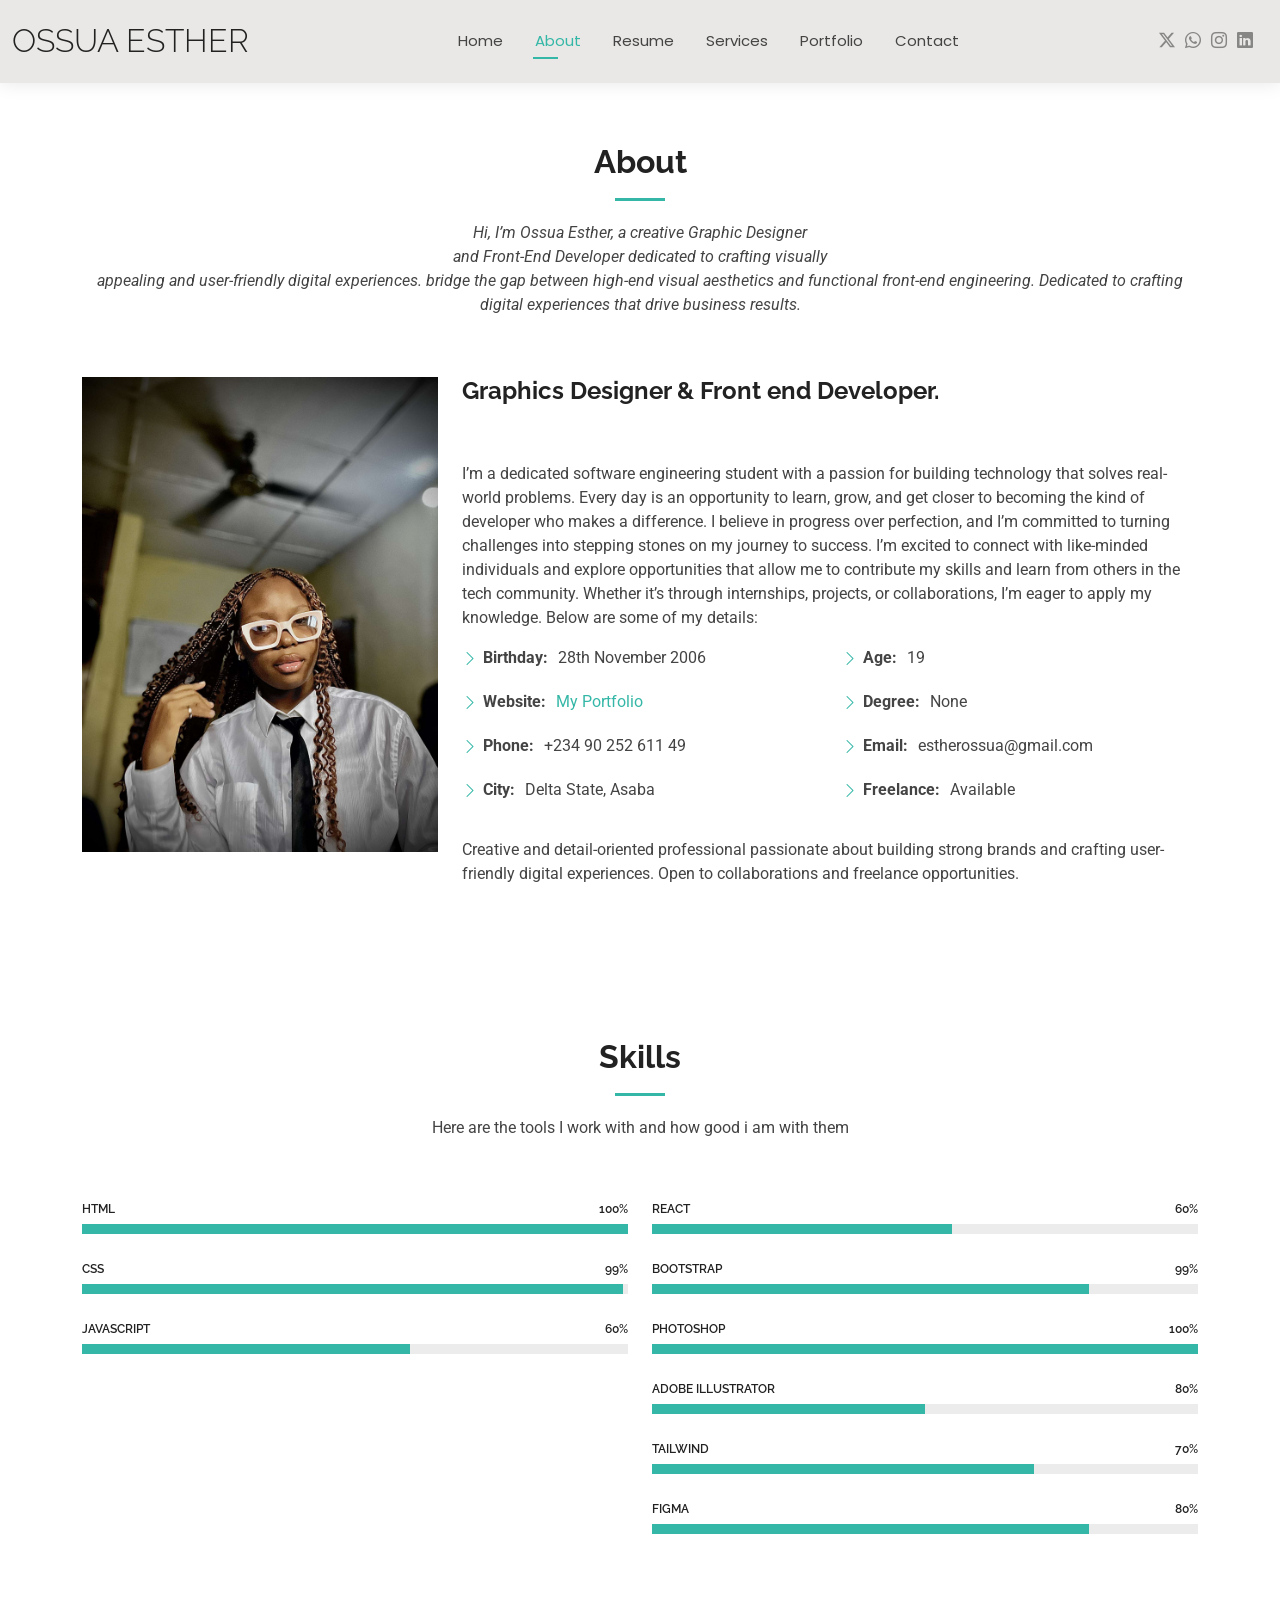
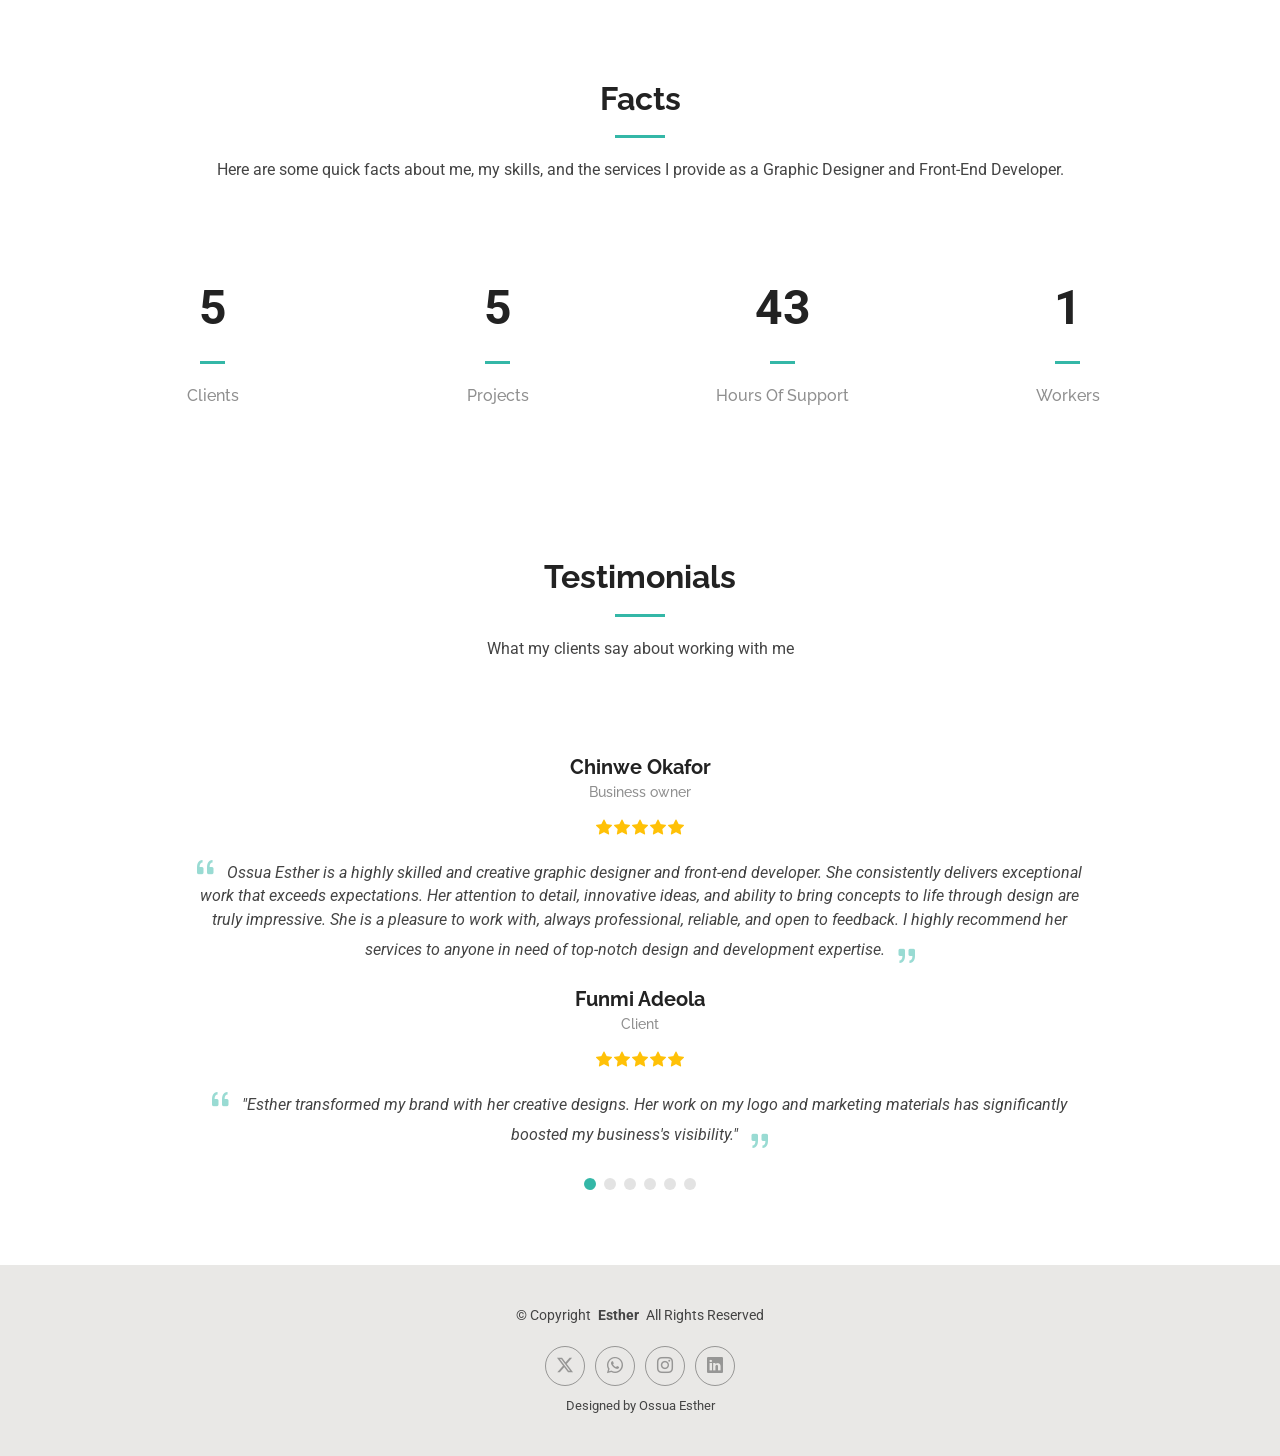
==== commit cd34fe86: "new change" ====
--- a/about.html
+++ b/about.html
@@ -79,7 +79,11 @@
       <!-- Section Title -->
       <div class="container section-title" data-aos="fade-up">
         <h2>About</h2>
-        <p><em>Hi, I’m Ossua Esther, a creative Graphic Designer <br>and Front-End Developer dedicated to crafting visually <br> appealing  and user-friendly digital experiences.</em> </p>
+        <p><em>Hi, I’m Ossua Esther, a creative Graphic Designer <br>and Front-End Developer dedicated to crafting visually <br> appealing  and user-friendly digital experiences.
+         bridge the gap between high-end visual aesthetics and functional front-end engineering.
+Dedicated to crafting digital experiences that drive business results.
+
+</em> </p>
       </div><!-- End Section Title -->
 
       <div class="container" data-aos="fade-up" data-aos-delay="100">
@@ -91,13 +95,15 @@
           <div class="col-lg-8 content">
             <h2>Graphics Designer &amp; Front end Developer.</h2>
             <p class="fst-italic py-3">
-              <p>Looking for someone to build  a brand with . dm me </p>
+              <p>I’m a dedicated software engineering student with a passion for building technology that solves real-world problems. Every day is an opportunity to learn, grow, and get closer to becoming the kind of developer who makes a difference. I believe in progress over perfection, and I’m committed to turning challenges into stepping stones on my journey to success. I’m excited to connect with like-minded individuals and explore opportunities that allow me to contribute my skills and learn from others in the tech community. Whether it’s through internships, projects, or collaborations, I’m eager to apply my knowledge.
+
+Below are some of my details:</p>
             </p>
             <div class="row">
               <div class="col-lg-6">
                 <ul>
                   <li><i class="bi bi-chevron-right"></i> <strong>Birthday:</strong> <span>28th November 2006</span></li>
-                  <li><i class="bi bi-chevron-right"></i> <strong>Website:</strong> <span>www.my portfolio </span></li>
+                  <li><i class="bi bi-chevron-right"></i> <strong>Website:</strong> <span><a href="https://esthersportfolio.vercel.app/">My Portfolio</a></span></li>
                   <li><i class="bi bi-chevron-right"></i> <strong>Phone:</strong> <span>+234 90 252 611 49</span></li>
                   <li><i class="bi bi-chevron-right"></i> <strong>City:</strong> <span>Delta State, Asaba</span></li>
                 </ul>
@@ -152,7 +158,7 @@
             <div class="progress">
               <span class="skill"><span>JavaScript</span> <i class="val">60%</i></span>
               <div class="progress-bar-wrap">
-                <div class="progress-bar" role="progressbar" aria-valuenow="50" aria-valuemin="0" aria-valuemax="100"></div>
+                <div class="progress-bar" role="progressbar" aria-valuenow="60" aria-valuemin="0" aria-valuemax="100"></div>
               </div>
             </div><!-- End Skills Item -->
 
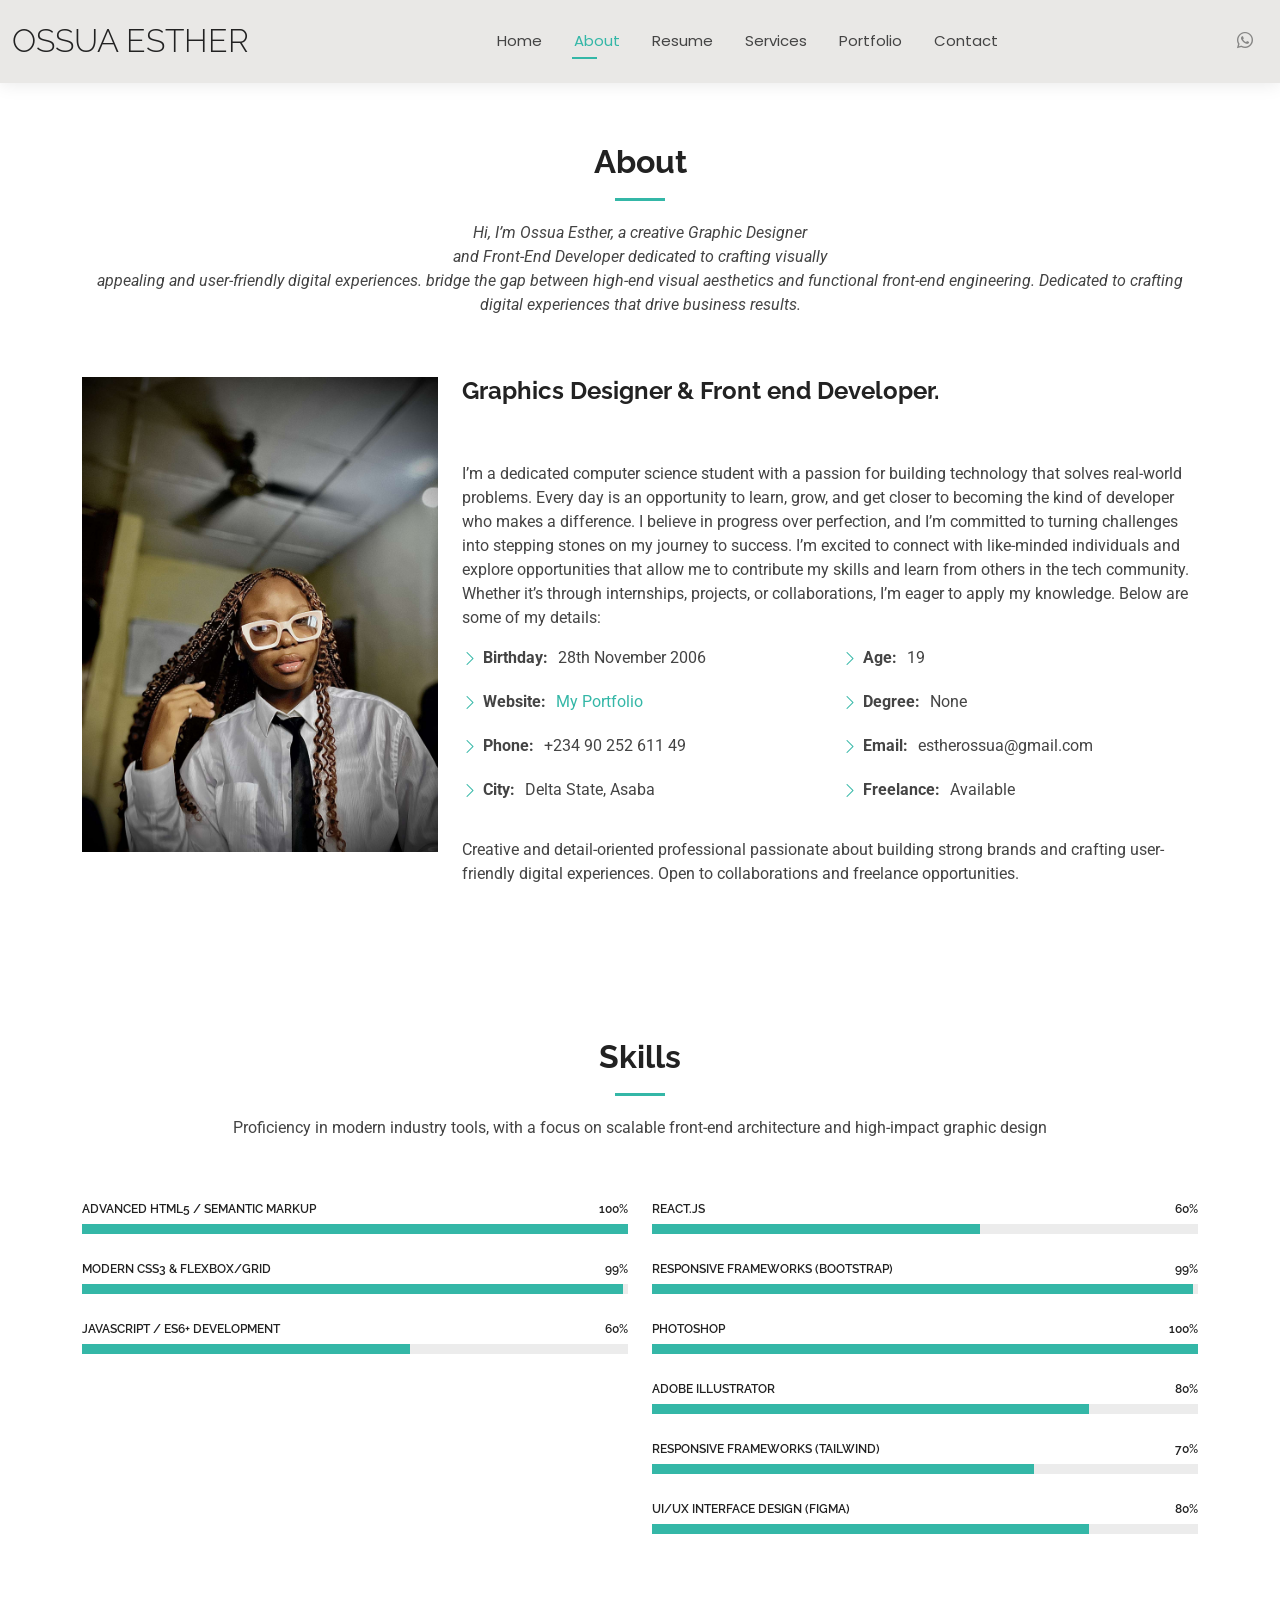
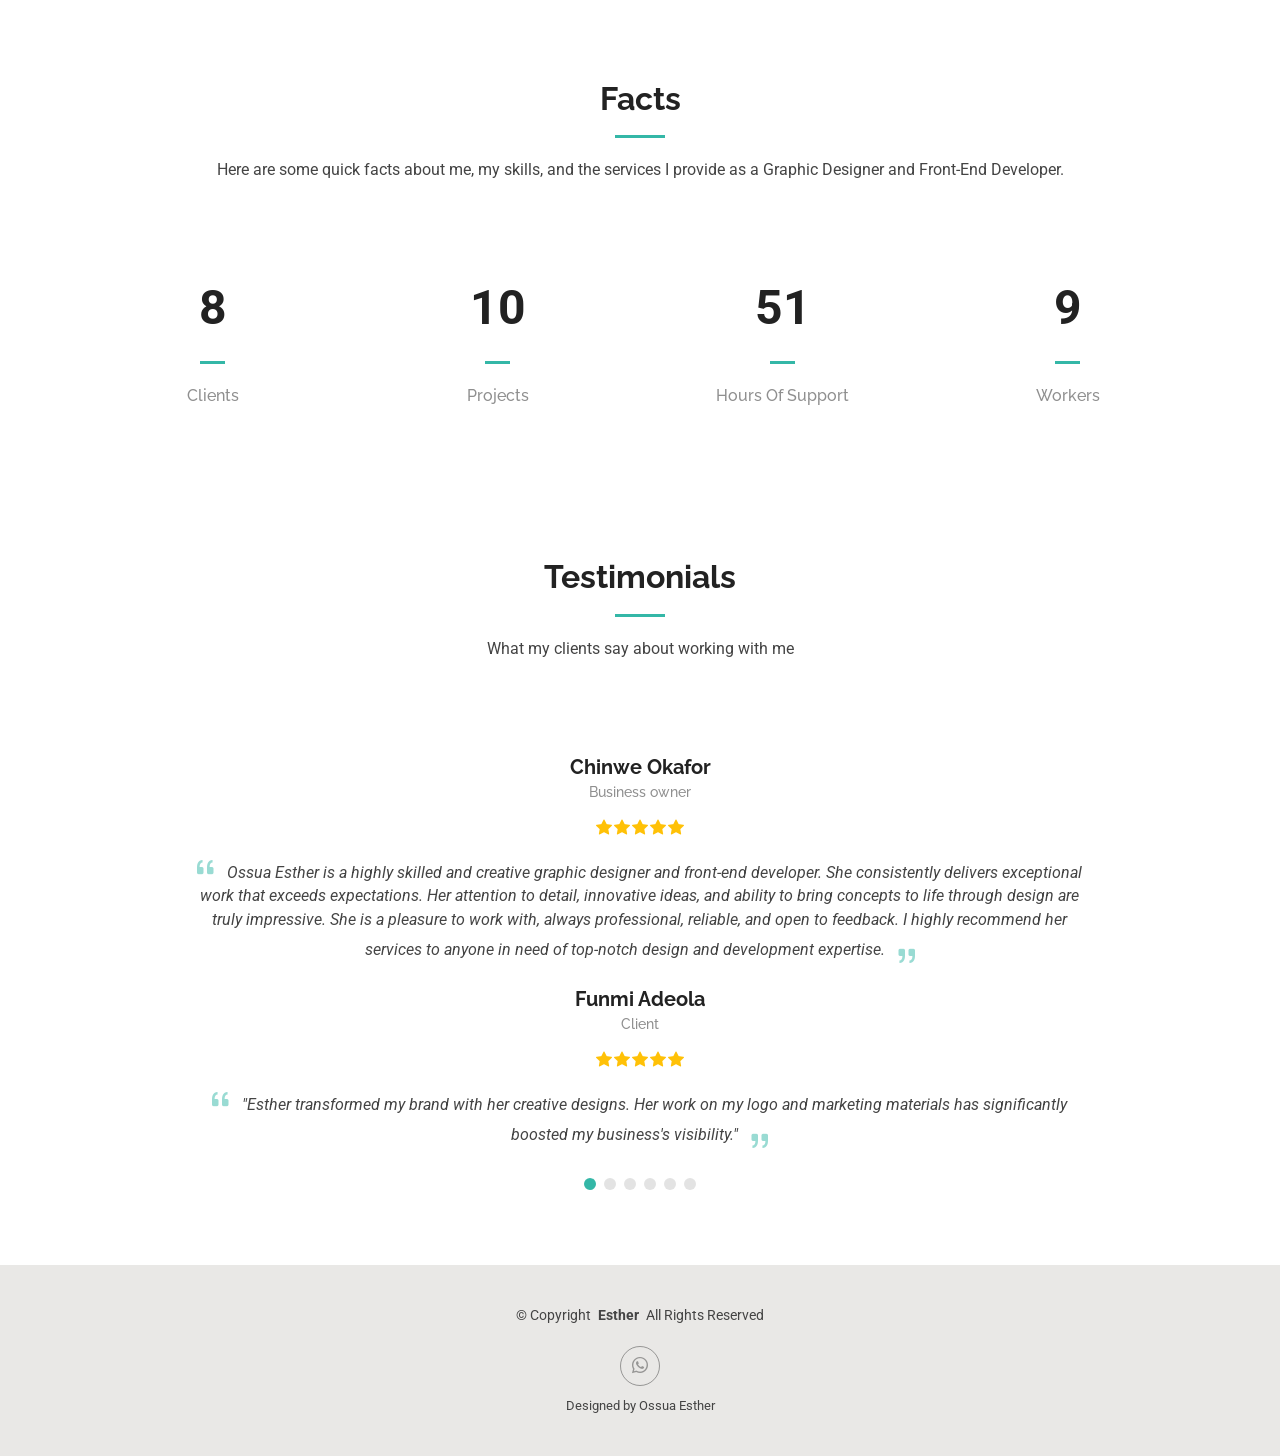
==== commit af102bb2: "new change again" ====
--- a/about.html
+++ b/about.html
@@ -28,13 +28,6 @@
   <!-- Main CSS File -->
   <link href="assets/css/main.css" rel="stylesheet">
 
-  <!-- =======================================================
-  * Template Name: Esther
-  * Template URL: https://bootstrapmade.com/Esther-free-bootstrap-cv-resume-html-template/
-  * Updated: Aug 07 2024 with Bootstrap v5.3.3
-  * Author: BootstrapMade.com
-  * License: https://bootstrapmade.com/license/
-  ======================================================== -->
 </head>
 
 <body class="about-page">
@@ -43,7 +36,7 @@
     <div class="container-fluid position-relative d-flex align-items-center justify-content-between">
 
       <a href="index.html" class="logo d-flex align-items-center me-auto me-xl-0">
-        <!-- Uncomment the line below if you also wish to use an image logo -->
+
         <!-- <img src="assets/img/logo.png" alt=""> -->
         <h1 class="sitename">Ossua Esther</h1>
       </a>
@@ -62,10 +55,7 @@
       </nav>
 
       <div class="header-social-links">
-        <a href="#" class="twitter"><i class="bi bi-twitter-x"></i></a>
-        <a href="#" class="https://wa.me/2349025261149"><i class="bi bi-whatsapp"></i></a>
-        <a href="#" class="instagram"><i class="bi bi-instagram"></i></a>
-        <a href="#" class="linkedin"><i class="bi bi-linkedin"></i></a>
+        <a href="https://wa.me/2349025261149" class="whatsapp"><i class="bi bi-whatsapp"></i></a>
       </div>
 
     </div>
@@ -95,7 +85,7 @@
           <div class="col-lg-8 content">
             <h2>Graphics Designer &amp; Front end Developer.</h2>
             <p class="fst-italic py-3">
-              <p>I’m a dedicated software engineering student with a passion for building technology that solves real-world problems. Every day is an opportunity to learn, grow, and get closer to becoming the kind of developer who makes a difference. I believe in progress over perfection, and I’m committed to turning challenges into stepping stones on my journey to success. I’m excited to connect with like-minded individuals and explore opportunities that allow me to contribute my skills and learn from others in the tech community. Whether it’s through internships, projects, or collaborations, I’m eager to apply my knowledge.
+              <p>I’m a dedicated computer science student with a passion for building technology that solves real-world problems. Every day is an opportunity to learn, grow, and get closer to becoming the kind of developer who makes a difference. I believe in progress over perfection, and I’m committed to turning challenges into stepping stones on my journey to success. I’m excited to connect with like-minded individuals and explore opportunities that allow me to contribute my skills and learn from others in the tech community. Whether it’s through internships, projects, or collaborations, I’m eager to apply my knowledge.
 
 Below are some of my details:</p>
             </p>
@@ -133,7 +123,7 @@
       <!-- Section Title -->
       <div class="container section-title" data-aos="fade-up">
         <h2>Skills</h2>
-<p>Here are the tools I work with and how good i am with them</p>      </div><!-- End Section Title -->
+<p>Proficiency in modern industry tools, with a focus on scalable front-end architecture and high-impact graphic design</p>      </div><!-- End Section Title -->
 
       <div class="container" data-aos="fade-up" data-aos-delay="100">
 
@@ -142,21 +132,21 @@
           <div class="col-lg-6">
 
             <div class="progress">
-              <span class="skill"><span>HTML</span> <i class="val">100%</i></span>
+              <span class="skill"><span>Advanced HTML5 / Semantic Markup</span> <i class="val">100%</i></span>
               <div class="progress-bar-wrap">
                 <div class="progress-bar" role="progressbar" aria-valuenow="100" aria-valuemin="0" aria-valuemax="100"></div>
               </div>
             </div><!-- End Skills Item -->
 
             <div class="progress">
-              <span class="skill"><span>CSS</span> <i class="val">99%</i></span>
+              <span class="skill"><span>Modern CSS3 & Flexbox/Grid</span> <i class="val">99%</i></span>
               <div class="progress-bar-wrap">
                 <div class="progress-bar" role="progressbar" aria-valuenow="99" aria-valuemin="0" aria-valuemax="100"></div>
               </div>
             </div><!-- End Skills Item -->
 
             <div class="progress">
-              <span class="skill"><span>JavaScript</span> <i class="val">60%</i></span>
+              <span class="skill"><span>JavaScript / ES6+ Development</span> <i class="val">60%</i></span>
               <div class="progress-bar-wrap">
                 <div class="progress-bar" role="progressbar" aria-valuenow="60" aria-valuemin="0" aria-valuemax="100"></div>
               </div>
@@ -167,16 +157,16 @@
           <div class="col-lg-6">
 
             <div class="progress">
-              <span class="skill"><span>React</span> <i class="val">60%</i></span>
-              <div class="progress-bar-wrap">
-                <div class="progress-bar" role="progressbar" aria-valuenow="55" aria-valuemin="0" aria-valuemax="100"></div>
+              <span class="skill"><span>React.js</span> <i class="val">60%</i></span>
+              <div class="progress-bar-wrap">
+                <div class="progress-bar" role="progressbar" aria-valuenow="60" aria-valuemin="0" aria-valuemax="100"></div>
               </div>
             </div><!-- End Skills Item -->
 
             <div class="progress">
-              <span class="skill"><span>Bootstrap</span> <i class="val">99%</i></span>
-              <div class="progress-bar-wrap">
-                <div class="progress-bar" role="progressbar" aria-valuenow="80" aria-valuemin="0" aria-valuemax="100"></div>
+              <span class="skill"><span>Responsive Frameworks (Bootstrap)</span> <i class="val">99%</i></span>
+              <div class="progress-bar-wrap">
+                <div class="progress-bar" role="progressbar" aria-valuenow="99" aria-valuemin="0" aria-valuemax="100"></div>
               </div>
             </div><!-- End Skills Item -->
 
@@ -190,19 +180,19 @@
              <div class="progress">
               <span class="skill"><span>Adobe illustrator</span> <i class="val">80%</i></span>
               <div class="progress-bar-wrap">
-                <div class="progress-bar" role="progressbar" aria-valuenow="50" aria-valuemin="0" aria-valuemax="100"></div>
-              </div>
-            </div>
-
-            <div class="progress">
-              <span class="skill"><span>Tailwind</span> <i class="val">70%</i></span>
+                <div class="progress-bar" role="progressbar" aria-valuenow="80" aria-valuemin="0" aria-valuemax="100"></div>
+              </div>
+            </div>
+
+            <div class="progress">
+              <span class="skill"><span>Responsive Frameworks (Tailwind)</span> <i class="val">70%</i></span>
               <div class="progress-bar-wrap">
                 <div class="progress-bar" role="progressbar" aria-valuenow="70" aria-valuemin="0" aria-valuemax="100"></div>
               </div>
             </div>
 
               <div class="progress">
-                <span class="skill"><span>Figma</span> <i class="val">80%</i></span>
+                <span class="skill"><span>UI/UX Interface Design (Figma)</span> <i class="val">80%</i></span>
                 <div class="progress-bar-wrap">
                   <div class="progress-bar" role="progressbar" aria-valuenow="80" aria-valuemin="0" aria-valuemax="100"></div>
                 </div>
@@ -235,28 +225,28 @@
 
           <div class="col-lg-3 col-md-6">
             <div class="stats-item text-center w-100 h-100">
-              <span data-purecounter-start="0" data-purecounter-end="10" data-purecounter-duration="1" class="purecounter"></span>
+              <span data-purecounter-start="0" data-purecounter-end="17" data-purecounter-duration="1" class="purecounter"></span>
               <p>Clients</p>
             </div>
           </div><!-- End Stats Item -->
 
           <div class="col-lg-3 col-md-6">
             <div class="stats-item text-center w-100 h-100">
-              <span data-purecounter-start="0" data-purecounter-end="10" data-purecounter-duration="1" class="purecounter"></span>
+              <span data-purecounter-start="0" data-purecounter-end="20" data-purecounter-duration="1" class="purecounter"></span>
               <p>Projects</p>
             </div>
           </div><!-- End Stats Item -->
 
           <div class="col-lg-3 col-md-6">
             <div class="stats-item text-center w-100 h-100">
-              <span data-purecounter-start="0" data-purecounter-end="95" data-purecounter-duration="1" class="purecounter"></span>
+              <span data-purecounter-start="0" data-purecounter-end="105" data-purecounter-duration="1" class="purecounter"></span>
               <p>Hours Of Support</p>
             </div>
           </div><!-- End Stats Item -->
 
           <div class="col-lg-3 col-md-6">
             <div class="stats-item text-center w-100 h-100">
-              <span data-purecounter-start="0" data-purecounter-end="3" data-purecounter-duration="1" class="purecounter"></span>
+              <span data-purecounter-start="0" data-purecounter-end="18" data-purecounter-duration="1" class="purecounter"></span>
               <p>Workers</p>
             </div>
           </div><!-- End Stats Item -->
@@ -429,16 +419,10 @@
         <p>© <span>Copyright</span> <strong class="px-1 sitename"> Esther</strong> <span>All Rights Reserved<br></span></p>
       </div>
       <div class="social-links d-flex justify-content-center">
-        <a href=""><i class="bi bi-twitter-x"></i></a>
-        <a href=""><i class="bi bi-whatsapp"></i></a>
-        <a href=""><i class="bi bi-instagram"></i></a>
-        <a href=""><i class="bi bi-linkedin"></i></a>
+        <a href="https://www.google.com/search?q=https://wa.me/2349025261149"><i class="bi bi-whatsapp"></i></a>
       </div>
       <div class="credits">
-        <!-- All the links in the footer should remain intact. -->
-        <!-- You can delete the links only if you've purchased the pro version. -->
-        <!-- Licensing information: https://bootstrapmade.com/license/ -->
-        <!-- Purchase the pro version with working PHP/AJAX contact form: [buy-url] -->
+      
         Designed by Ossua Esther
       </div>
     </div>
